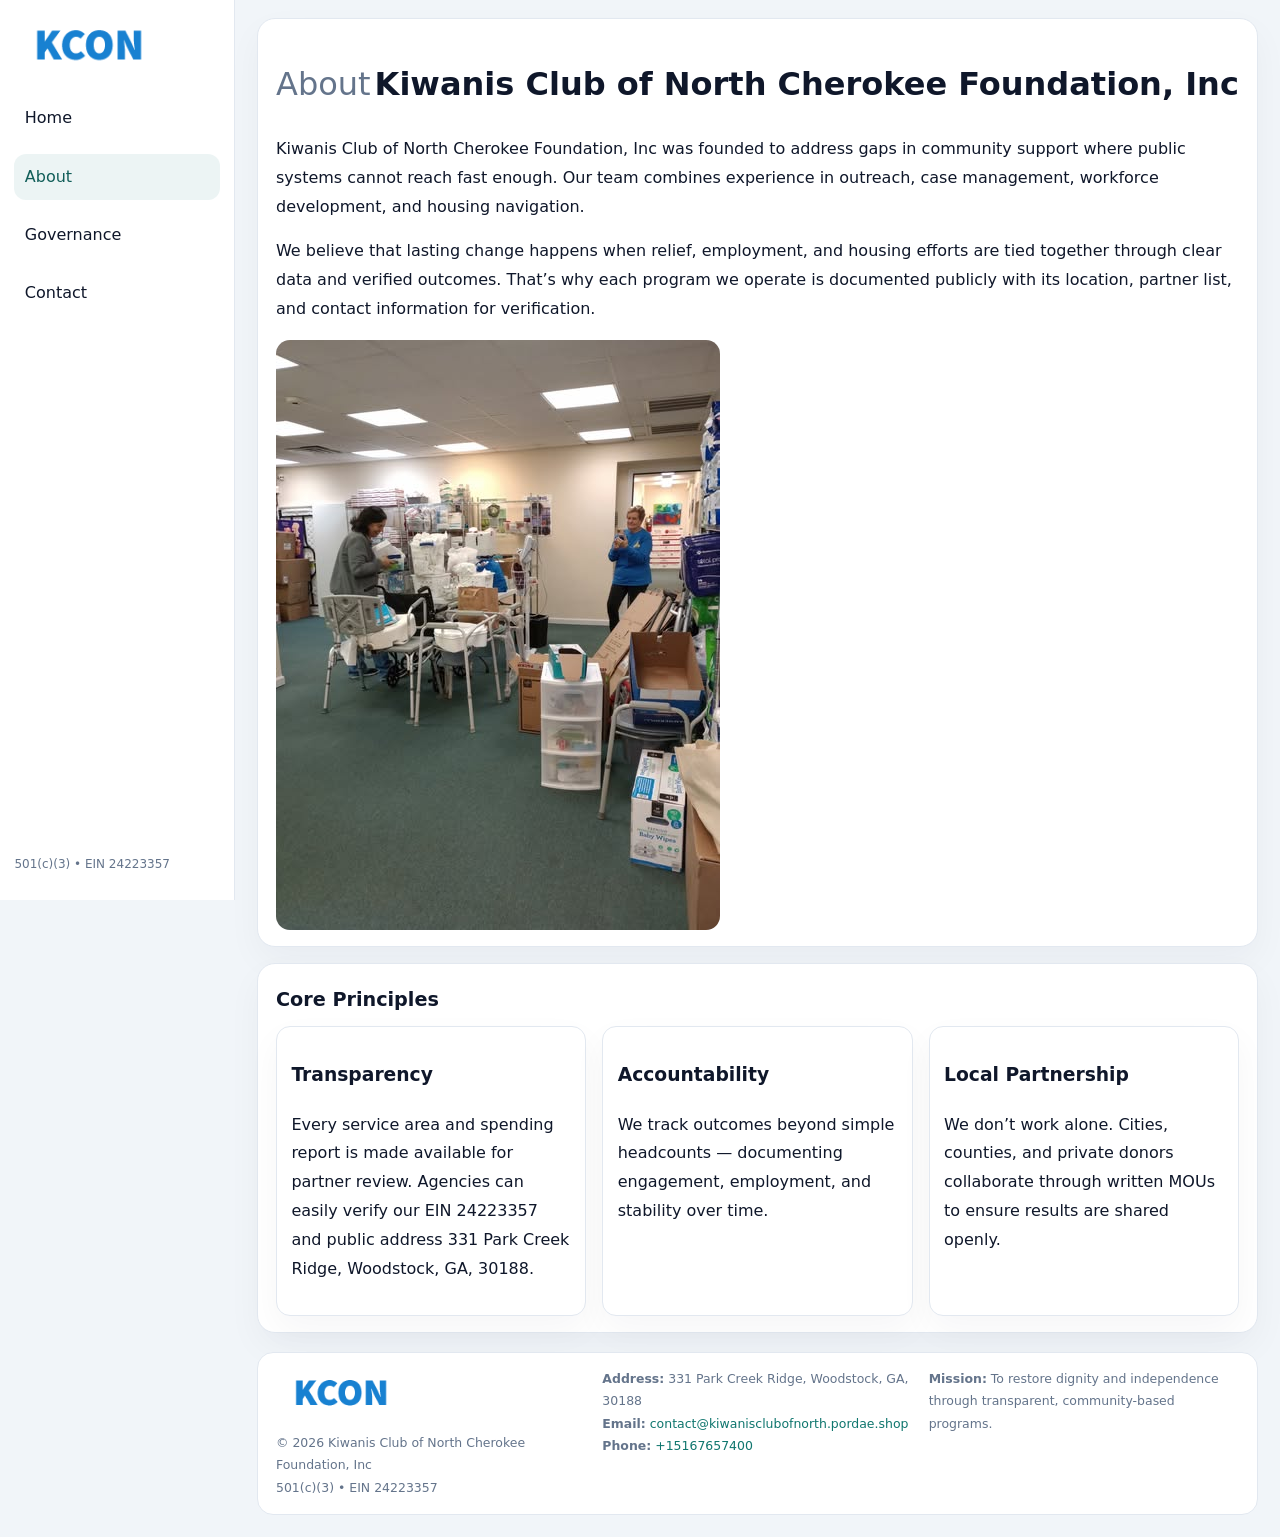
==== about.html @ 89e0ed01 "Initial commit" ====
<!doctype html><html lang="en"><head>
<meta charset="utf-8">
<meta name="viewport" content="width=device-width,initial-scale=1">
<title>Kiwanis Club of North Cherokee Foundation, Inc – Nonprofit • 2025</title>
<link rel="stylesheet" href="assets/styles.css">
<link rel="icon" href="images/logo.png">
  <meta name="description" content="Dedicated to community services, education, and direct relief, Kiwanis Club of North Cherokee Foundation, Inc collaborates with neighbors and partners to deliver practical help and.">
</head><body>
<div style="position:absolute;left:-9999px;top:-9999px;opacity:0" data-uniq="{{UNIQUE_BLOB}}">
  <span>Dedicated to community services, education, and direct relief, Kiwanis Club of North Cherokee Foundation, Inc collaborates with neighbors and partners to deliver practical help and long-term impact.</span><svg width="12" height="12" viewBox="0 0 12 12" xmlns="http://www.w3.org/2000/svg"><circle cx="6" cy="6" r="5" fill="#7c3aed"/></svg><img src="images/relief.jpg" width="1" height="1" alt="" loading="lazy"/>
</div>

<div class="layout">
  <aside>
    <div class="c629f5b1cb9"><a href="index.html"><img src="images/logo.png" alt=""></a></div>
    <a class="navlink" href="index.html">Home</a>
    <a class="navlink active" href="about.html">About</a>
    <a class="navlink" href="governance.html">Governance</a>
    <a class="navlink" href="contact.html">Contact</a>
    <div class="info">501(c)(3) • EIN 24223357</div>
  </aside>

  <main>
    <div class="block">
      <h1><span style="font-weight:500;color:var(--muted);margin-right:.25rem;">About</span><span style="font-weight:700;color:var(--ink);">Kiwanis Club of North Cherokee Foundation, Inc</span></h1>
      <p>Kiwanis Club of North Cherokee Foundation, Inc was founded to address gaps in community support where public systems cannot reach fast enough. Our team combines experience in outreach, case management, workforce development, and housing navigation.</p>
      <p>We believe that lasting change happens when relief, employment, and housing efforts are tied together through clear data and verified outcomes. That’s why each program we operate is documented publicly with its location, partner list, and contact information for verification.</p>
      <img src="images/about.jpg" alt="About Kiwanis Club of North Cherokee Foundation, Inc" style="margin-top:1rem">
    </div>

    <div class="block">
      <h2>Core Principles</h2>
      <div class="cards">
        <article class="ceca57b54b0"><h3>Transparency</h3><p>Every service area and spending report is made available for partner review. Agencies can easily verify our EIN 24223357 and public address 331 Park Creek Ridge, Woodstock, GA, 30188.</p></article>
        <article class="ceca57b54b0"><h3>Accountability</h3><p>We track outcomes beyond simple headcounts — documenting engagement, employment, and stability over time.</p></article>
        <article class="ceca57b54b0"><h3>Local Partnership</h3><p>We don’t work alone. Cities, counties, and private donors collaborate through written MOUs to ensure results are shared openly.</p></article>
      </div>
    </div>

    <footer>
      <div class="footer-grid">
        <div><img src="images/logo.png" style="width:130px;margin-bottom:.35rem" alt=""><div class="small">© <span id="year"></span> Kiwanis Club of North Cherokee Foundation, Inc</div><div class="small">501(c)(3) • EIN 24223357</div></div>
        <div><div class="small"><strong>Address:</strong> 331 Park Creek Ridge, Woodstock, GA, 30188</div><div class="small"><strong>Email:</strong> <a href="mailto:contact@kiwanisclubofnorth.pordae.shop">contact@kiwanisclubofnorth.pordae.shop</a></div><div class="small"><strong>Phone:</strong> <a href="tel:+15167657400">+15167657400</a></div></div>
        <div><div class="small"><strong>Mission:</strong> To restore dignity and independence through transparent, community-based programs.</div></div>
      </div>
    </footer>
  </main>
</div>
<script>(()=>{const y=document.getElementById('year');if(y)y.textContent=new Date().getFullYear();})();</script>
</body></html>
---- assets/styles.css ----
:root{
  --ink:#0f172a;
  --muted:#64748b;
  --paper:#ffffff;
  --line:#e2e8f0;
  --brand:#0f766e;
  --brand-ink:#115e59;
  --soft:#ecfdf3;
  --r:16px;
  --sh:0 14px 35px rgba(15,23,42,.04);
}
*{box-sizing:border-box}
html,body{height:100%}
body{
  margin:0;
  background:#f1f5f9;
  color:var(--ink);
  font-family:Inter,system-ui,-apple-system,BlinkMacSystemFont,Arial,sans-serif;
  line-height:1.8;
  -webkit-text-size-adjust:100%;
}
img{max-width:100%;height:auto;display:block;border-radius:14px}
a{color:var(--brand);text-decoration:none}
a:hover{text-decoration:underline}

/* LAYOUT WITH SIDEBAR */
.layout{
  display:flex;
  min-height:100vh;
}
aside{
  width:235px;
  background:#fff;
  border-right:1px solid var(--line);
  padding:1rem .9rem 1.5rem;
  position:sticky;
  top:0;
  height:100vh;
  display:flex;
  flex-direction:column;
  gap:.75rem;
}
.c629f5b1cb9 img{width:150px}
.navlink{
  display:block;
  padding:.55rem .65rem;
  border-radius:12px;
  color:var(--ink);
  font-weight:500;
}
.navlink.active,
.navlink:hover{
  background:rgba(15,118,110,.08);
  color:var(--brand-ink);
  text-decoration:none;
}
aside .info{
  margin-top:auto;
  font-size:.75rem;
  color:var(--muted);
}

/* MAIN CONTENT */
main{
  flex:1;
  padding:1.1rem 1.4rem 1.4rem;
  width:100%;
}
.ce2797dcd0d{
  background:linear-gradient(130deg,var(--soft),#fff 70%);
  border:1px solid rgba(15,118,110,.04);
  border-radius:18px;
  padding:1.1rem 1.1rem 1rem;
  display:grid;
  grid-template-columns:1.1fr .9fr;
  gap:1rem;
  align-items:center;
  box-shadow:var(--sh);
}
.ce2797dcd0d h1{font-size:clamp(1.6rem,3.1vw,2.25rem);margin:.2rem 0 .5rem}
.ce2797dcd0d p.lead{color:var(--muted);max-width:540px}
.section{
  margin-top:1.15rem;
}
.block{
  background:#fff;
  border:1px solid var(--line);
  border-radius:18px;
  padding:1rem 1.1rem;
  box-shadow:var(--sh);
  margin-bottom:1rem;
}
h2{font-size:1.2rem;margin:.2rem 0 .5rem}
.cd479ab26a9{
  display:inline-block;
  background:rgba(15,118,110,.1);
  color:var(--brand-ink);
  padding:.2rem .6rem;
  border-radius:999px;
  font-size:.7rem;
  font-weight:600;
}
.two-col{
  display:grid;
  grid-template-columns:1fr 1fr;
  gap:1rem;
}
.cards{
  display:grid;
  grid-template-columns:repeat(auto-fit,minmax(230px,1fr));
  gap:1rem;
}
.ceca57b54b0{
  background:#fff;
  border:1px solid var(--line);
  border-radius:14px;
  padding:.8rem .9rem 1rem;
  box-shadow:var(--sh);
}
.timeline{list-style:none;margin:.5rem 0 0;padding:0}
.timeline li{position:relative;padding-left:1.35rem;margin:.4rem 0}
.timeline li::before{
  content:"";position:absolute;left:.25rem;top:.6rem;width:.45rem;height:.45rem;
  border-radius:999px;background:var(--brand)
}

/* CONTACT FORM */
button,input,textarea,select{font:inherit}
.contact-form{
  display:grid;grid-template-columns:1fr;gap:12px;max-width:780px;
}
.contact-form .row-2{
  display:grid;grid-template-columns:1fr 1fr;gap:12px;
}
.contact-form input,
.contact-form textarea{
  width:100%;padding:.85rem 1rem;border:1px solid var(--line);
  border-radius:14px;min-height:44px;background:#fff;
}
.contact-form textarea{resize:vertical}
.contact-form button{
  width:auto;justify-self:start;padding:.9rem 1.4rem;background:var(--brand);
  color:#fff;border:0;border-radius:14px;cursor:pointer
}
.contact-form button:hover{background:var(--brand-ink)}

/* FOOTER */
footer{
  margin-top:1.2rem;background:#fff;border:1px solid var(--line);
  border-radius:16px;padding:.9rem 1.1rem
}
.footer-grid{
  display:grid;grid-template-columns:repeat(auto-fit,minmax(220px,1fr));
  gap:1rem
}
.small{color:var(--muted);font-size:.78rem}

/* RESPONSIVE */
@media(max-width:900px){
  .layout{flex-direction:column}
  aside{
    width:100%;height:auto;flex-direction:row;flex-wrap:wrap;
    align-items:center;gap:.5rem 1rem
  }
  aside .info{margin-top:0}
  main{padding:1rem .85rem 1.2rem}
  .ce2797dcd0d{grid-template-columns:1fr}
  .two-col{grid-template-columns:1fr}
}
@media(max-width:600px){
  .contact-form .row-2{grid-template-columns:1fr}
}
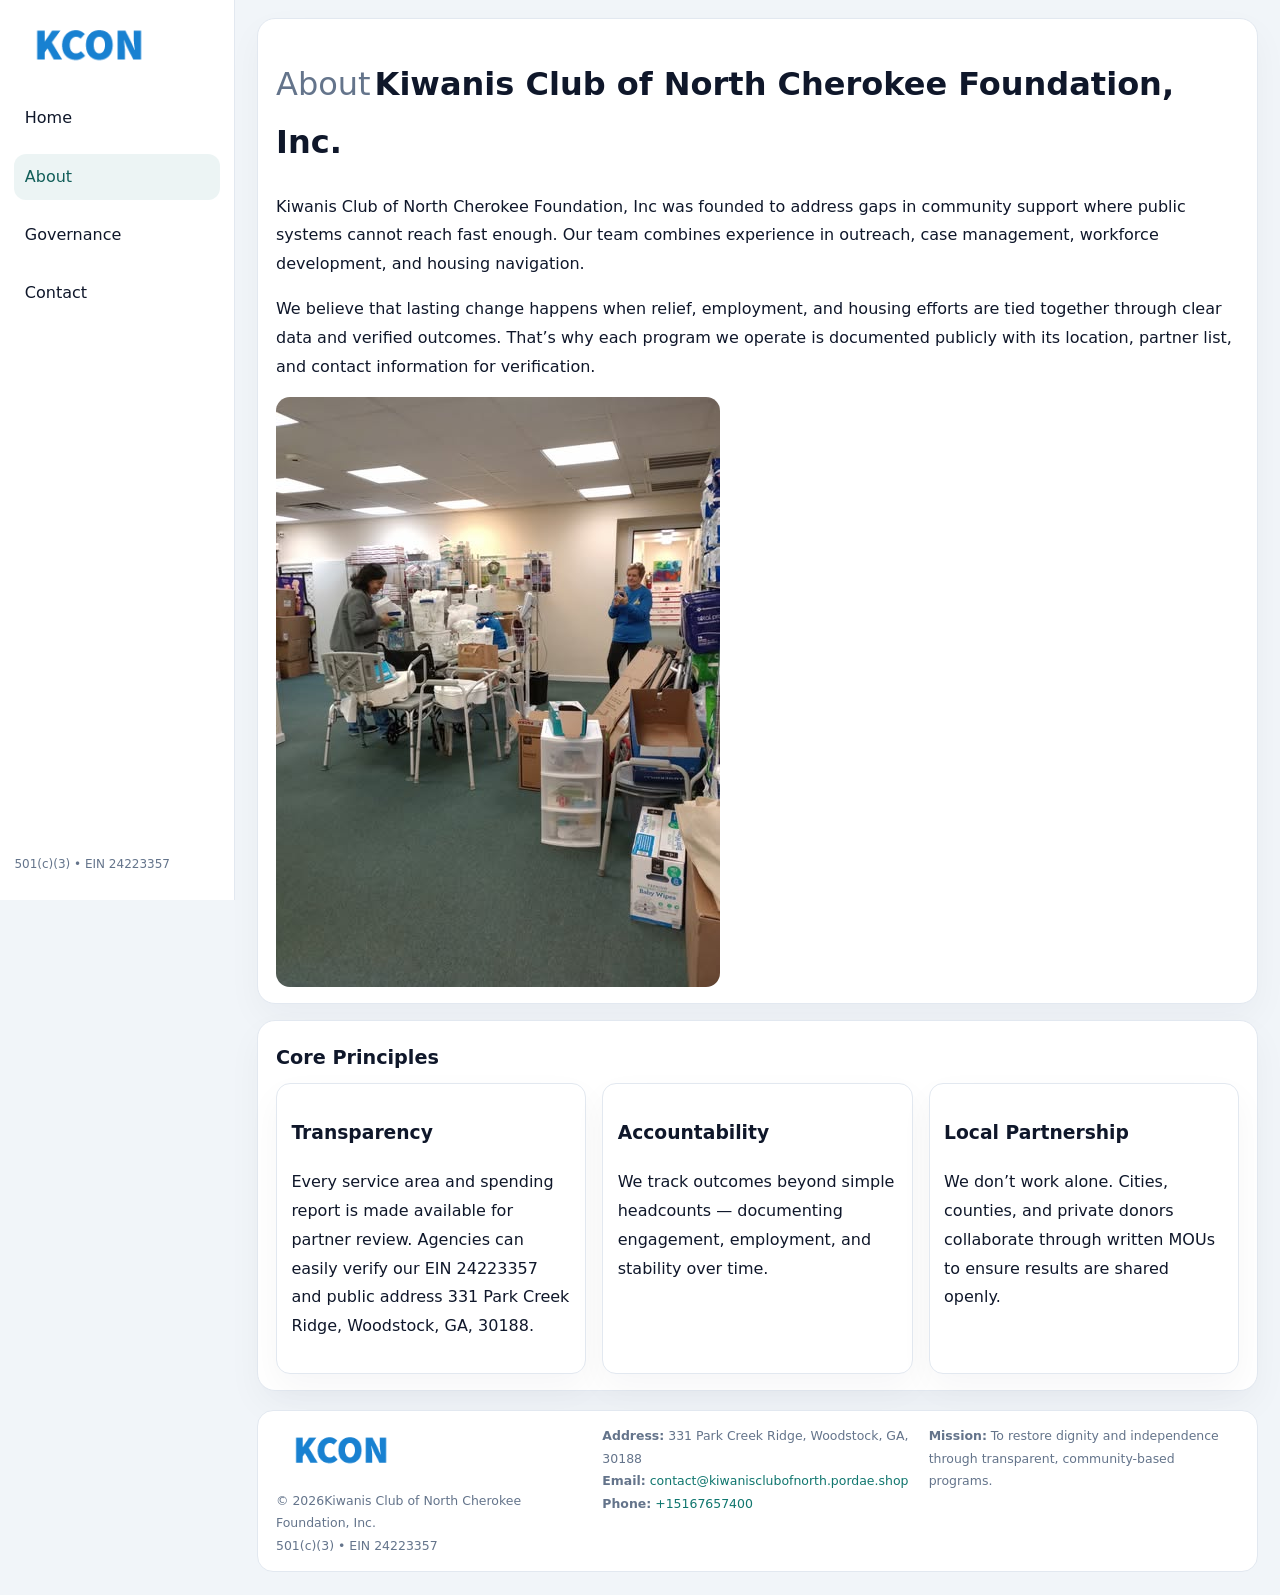
==== commit 249397d9: "Update about.html" ====
--- a/about.html
+++ b/about.html
@@ -1,7 +1,7 @@
 <!doctype html><html lang="en"><head>
 <meta charset="utf-8">
 <meta name="viewport" content="width=device-width,initial-scale=1">
-<title>Kiwanis Club of North Cherokee Foundation, Inc – Nonprofit • 2025</title>
+<title>Kiwanis Club of North Cherokee Foundation, Inc. – Nonprofit • 2025</title>
 <link rel="stylesheet" href="assets/styles.css">
 <link rel="icon" href="images/logo.png">
   <meta name="description" content="Dedicated to community services, education, and direct relief, Kiwanis Club of North Cherokee Foundation, Inc collaborates with neighbors and partners to deliver practical help and.">
@@ -22,7 +22,7 @@
 
   <main>
     <div class="block">
-      <h1><span style="font-weight:500;color:var(--muted);margin-right:.25rem;">About</span><span style="font-weight:700;color:var(--ink);">Kiwanis Club of North Cherokee Foundation, Inc</span></h1>
+      <h1><span style="font-weight:500;color:var(--muted);margin-right:.25rem;">About</span><span style="font-weight:700;color:var(--ink);">Kiwanis Club of North Cherokee Foundation, Inc.</span></h1>
       <p>Kiwanis Club of North Cherokee Foundation, Inc was founded to address gaps in community support where public systems cannot reach fast enough. Our team combines experience in outreach, case management, workforce development, and housing navigation.</p>
       <p>We believe that lasting change happens when relief, employment, and housing efforts are tied together through clear data and verified outcomes. That’s why each program we operate is documented publicly with its location, partner list, and contact information for verification.</p>
       <img src="images/about.jpg" alt="About Kiwanis Club of North Cherokee Foundation, Inc" style="margin-top:1rem">
@@ -39,7 +39,7 @@
 
     <footer>
       <div class="footer-grid">
-        <div><img src="images/logo.png" style="width:130px;margin-bottom:.35rem" alt=""><div class="small">© <span id="year"></span> Kiwanis Club of North Cherokee Foundation, Inc</div><div class="small">501(c)(3) • EIN 24223357</div></div>
+        <div><img src="images/logo.png" style="width:130px;margin-bottom:.35rem" alt=""><div class="small">© <span id="year"></span>Kiwanis Club of North Cherokee Foundation, Inc.</div><div class="small">501(c)(3) • EIN 24223357</div></div>
         <div><div class="small"><strong>Address:</strong> 331 Park Creek Ridge, Woodstock, GA, 30188</div><div class="small"><strong>Email:</strong> <a href="mailto:contact@kiwanisclubofnorth.pordae.shop">contact@kiwanisclubofnorth.pordae.shop</a></div><div class="small"><strong>Phone:</strong> <a href="tel:+15167657400">+15167657400</a></div></div>
         <div><div class="small"><strong>Mission:</strong> To restore dignity and independence through transparent, community-based programs.</div></div>
       </div>
